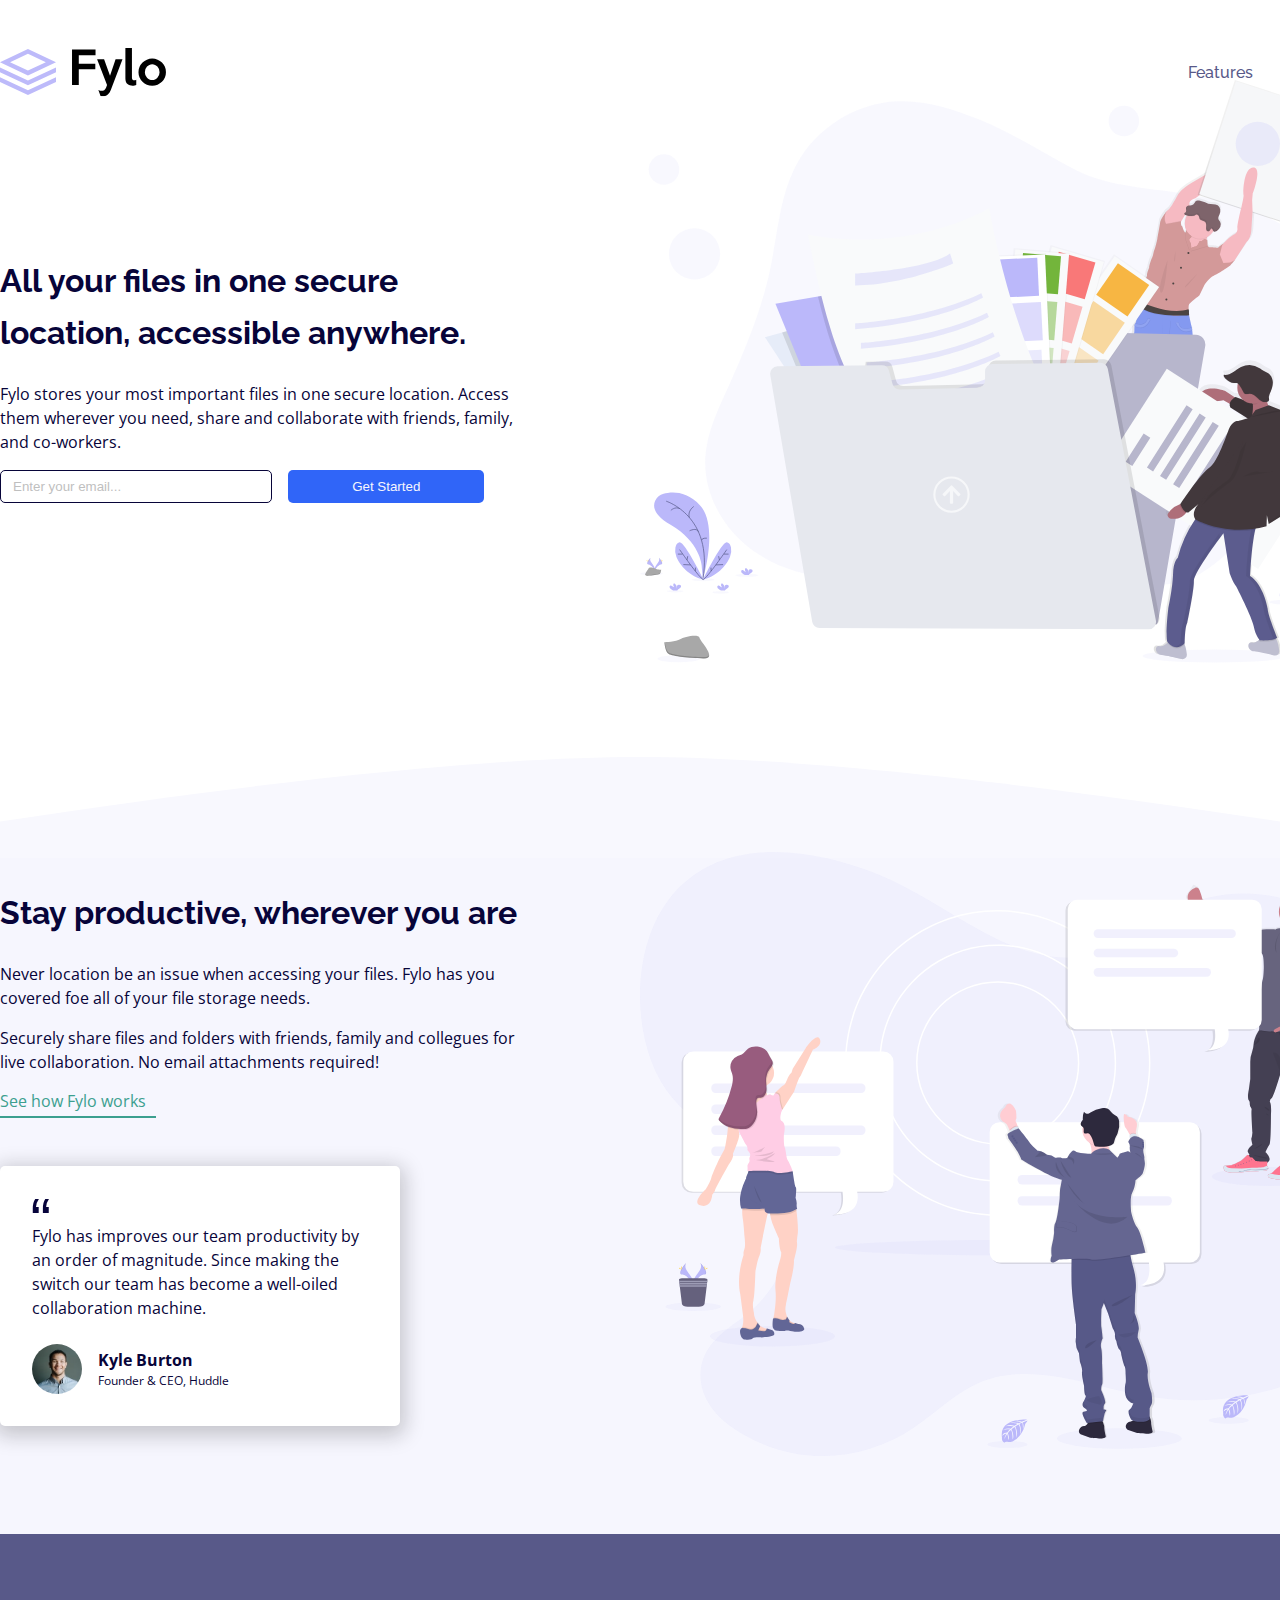
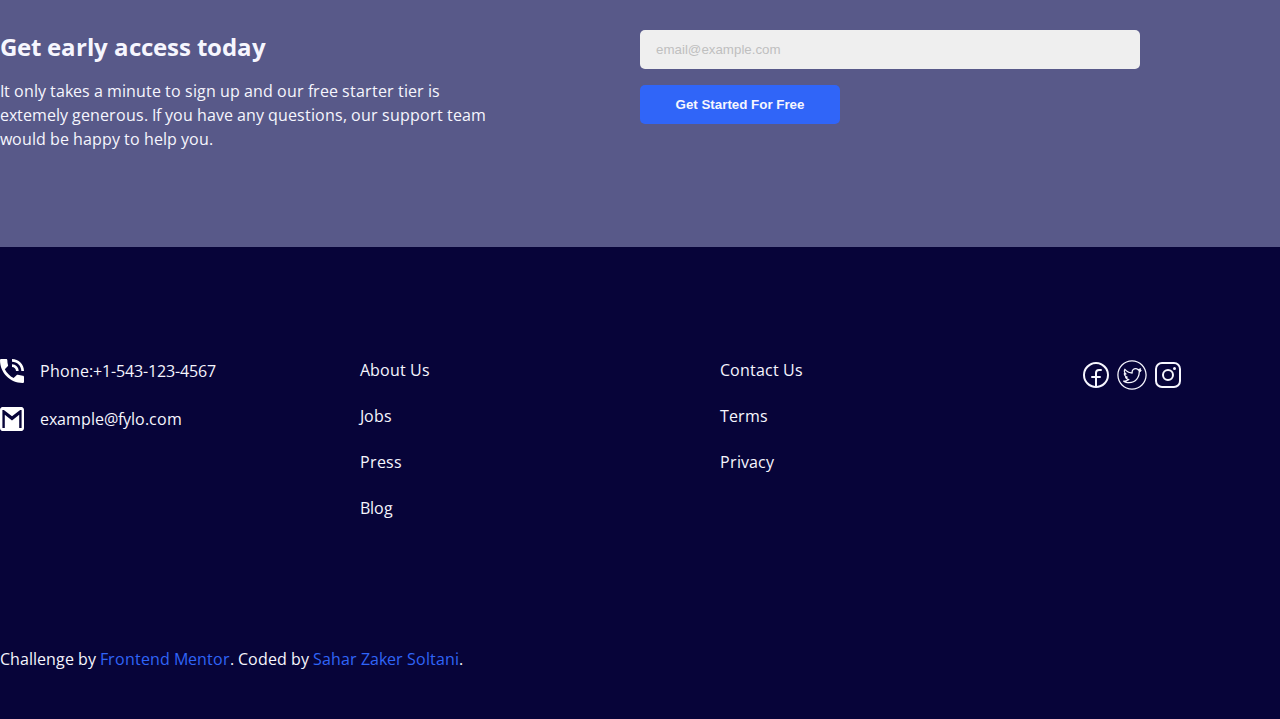
==== index.html @ f8e98a9a "Initial Code" ====
<!DOCTYPE html>
<html lang="en">
  <head>
    <link rel="preconnect" href="https://fonts.googleapis.com" />
    <link rel="preconnect" href="https://fonts.gstatic.com" crossorigin />
    <link
      href="https://fonts.googleapis.com/css2?family=EB+Garamond:ital,wght@0,400..800;1,400..800&family=Inter:ital,opsz,wght@0,14..32,100..900;1,14..32,100..900&family=Open+Sans:ital,wght@0,300..800;1,300..800&family=Outfit:wght@100..900&family=Raleway:ital,wght@0,100..900;1,100..900&family=Rubik:ital,wght@0,300..900;1,300..900&family=Young+Serif&display=swap"
      rel="stylesheet"
    />

    <link rel="preconnect" href="https://fonts.googleapis.com" />
    <link rel="preconnect" href="https://fonts.gstatic.com" crossorigin />
    <link
      href="https://fonts.googleapis.com/css2?family=EB+Garamond:ital,wght@0,400..800;1,400..800&family=Inter:ital,opsz,wght@0,14..32,100..900;1,14..32,100..900&family=Open+Sans:ital,wght@0,300..800;1,300..800&family=Outfit:wght@100..900&family=Raleway:ital,wght@0,100..900;1,100..900&family=Rubik:ital,wght@0,300..900;1,300..900&family=Young+Serif&display=swap"
      rel="stylesheet"
    />

    <link href="style.css" rel="stylesheet" />
    <meta charset="UTF-8" />
    <title>fylo-landing-page-with-two-column-layout-master</title>
  </head>
  <body>
    <div class="container">
      <nav class="navigation">
        <img src="images/logo.svg" alt="Fylo logo" />
        <div class="navigation-links">
          <a class="navigation-link" href="#">features</a>
          <a class="navigation-link" href="#">team</a>
          <a class="navigation-link" href="#">sign in</a>
        </div>
      </nav>

      <header>
        <div>
          <h1>All your files in one secure location, accessible anywhere.</h1>
          <p>
            Fylo stores your most important files in one secure location. Access
            them wherever you need, share and collaborate with friends, family,
            and co-workers.
          </p>
          <div class="header-button">
            <button class="header-button-left">Enter your email...</button>
            <button class="header-button-right">get started</button>
          </div>
          <!-- <p>Please check your mail</p> -->
        </div>

        <div>
          <img
            class="image"
            src="images/illustration-1.svg"
            alt="illustration-1"
          />
        </div>
      </header>
    </div>

    <div class="flex-three-parts">
      <div class="curve">
        <img
          class="image"
          src="images/bg-curve-desktop.svg"
          alt="bg-curve-desktop"
        />
        <div class="background">
          <div class="container">
            <main class="main">
              <div>
                <h1>Stay productive, wherever you are</h1>
                <p class="par">
                  Never location be an issue when accessing your files. Fylo has
                  you covered foe all of your file storage needs.
                </p>
                <p class="par">
                  Securely share files and folders with friends, family and
                  collegues for live collaboration. No email attachments
                  required!
                </p>

                <div class="fylo">
                  <a class="fylo-link" href="#">See how Fylo works </a>
                  <!-- <img
                    class="icon-arrow"
                    src="images/icon-arrow.svg"
                    alt="icon-arrow"
                  /> -->
                </div>
                <blockquote>
                  <img
                    class="icon-quotes"
                    src="images/icon-quotes.svg"
                    alt="icon-quotes"
                  />
                  <p>
                    Fylo has improves our team productivity by an order of
                    magnitude. Since making the switch our team has become a
                    well-oiled collaboration machine.
                  </p>
                  <div class="author">
                    <img
                      class="author-image"
                      src="images/avatar-testimonial.jpg"
                      alt="Kyle Burton"
                    />
                    <div>
                      <p class="name">Kyle Burton</p>
                      <p class="jub">Founder & CEO, Huddle</p>
                    </div>
                  </div>
                </blockquote>
              </div>
              <div>
                <img
                  class="image"
                  src="images/illustration-2.svg"
                  alt="illustration-2"
                />
              </div>
            </main>
          </div>
        </div>
      </div>

      <div class="section-background">
        <div class="container">
          <section class="last-section">
            <div>
              <h2 class="get-early">Get early access today</h2>
              <p class="section-par">
                It only takes a minute to sign up and our free starter tier is
                extemely generous. If you have any questions, our support team
                would be happy to help you.
              </p>
            </div>
            <div class="last-section-button">
              <button class="button-top">email@example.com</button>
              <!-- <p>Please check your email</p> -->
              <button class="button-bottom">get started for free</button>
            </div>
          </section>
        </div>
      </div>

      <div class="footer-background">
        <div class="container">
          <footer class="footer">
            <div class="footer-one">
              <div class="phone-email">
                <img
                  src="images/icon-phone.svg"
                  alt="icon-phone"
                  width="24"
                  height="24"
                />
                <p class="section-par">Phone:+1-543-123-4567</p>
              </div>
              <div class="phone-email">
                <img
                  src="images/icon-email.svg"
                  alt="icon-email"
                  width="24"
                  height="24"
                />
                <p class="section-par">example@fylo.com</p>
              </div>
            </div>
            <div class="footer-links">
              <a class="footer-link" href="#">about us</a>
              <a class="footer-link" href="#">jobs</a>
              <a class="footer-link" href="#">press</a>
              <a class="footer-link" href="#">blog</a>
            </div>
            <div class="footer-links">
              <a class="footer-link" href="#">contact us</a>
              <a class="footer-link" href="#">terms</a>
              <a class="footer-link" href="#">privacy</a>
            </div>
            <div>
              <svg
                class="footer-icon"
                xmlns="http://www.w3.org/2000/svg"
                width="32"
                height="32"
                fill="hsl(240, 75%, 98%)"
                viewBox="0 0 256 256"
              >
                <path
                  d="M128,24A104,104,0,1,0,232,128,104.11,104.11,0,0,0,128,24Zm8,191.63V152h24a8,8,0,0,0,0-16H136V112a16,16,0,0,1,16-16h16a8,8,0,0,0,0-16H152a32,32,0,0,0-32,32v24H96a8,8,0,0,0,0,16h24v63.63a88,88,0,1,1,16,0Z"
                ></path>
              </svg>

              <svg
                class="footer-icon"
                xmlns="http://www.w3.org/2000/svg"
                x="0px"
                y="0px"
                width="32"
                height="32"
                fill="hsl(240, 75%, 98%)"
                viewBox="0 0 50 50"
              >
                <path
                  d="M 25 2 C 12.309295 2 2 12.309295 2 25 C 2 37.690705 12.309295 48 25 48 C 37.690705 48 48 37.690705 48 25 C 48 12.309295 37.690705 2 25 2 z M 25 4 C 36.609824 4 46 13.390176 46 25 C 46 36.609824 36.609824 46 25 46 C 13.390176 46 4 36.609824 4 25 C 4 13.390176 13.390176 4 25 4 z M 30.693359 14.058594 C 27.093054 14.058594 24.152344 16.998175 24.152344 20.597656 C 24.152344 20.622956 24.159856 20.646615 24.160156 20.671875 C 20.346071 20.164308 16.972078 18.281343 14.654297 15.439453 A 1.0001 1.0001 0 0 0 13.015625 15.568359 C 12.452734 16.536013 12.130859 17.663768 12.130859 18.857422 C 12.130859 19.919597 12.426761 20.906321 12.878906 21.796875 A 1.0001 1.0001 0 0 0 12.085938 22.773438 L 12.085938 22.84375 C 12.085938 24.777783 12.990963 26.452789 14.332031 27.652344 A 1.0001 1.0001 0 0 0 14.072266 28.677734 C 14.630704 30.41466 15.93241 31.774479 17.5625 32.541016 C 16.258408 33.150994 14.861087 33.587891 13.320312 33.587891 C 12.909515 33.587891 12.510187 33.564538 12.119141 33.517578 A 1.0001 1.0001 0 0 0 11.460938 35.353516 C 14.065405 37.024617 17.166795 38 20.490234 38 C 25.860882 38 30.105907 35.743874 32.943359 32.525391 C 35.780812 29.306907 37.253906 25.153083 37.253906 21.240234 C 37.253906 21.122724 37.248494 21.01029 37.246094 20.894531 C 38.219933 20.11274 39.135827 19.250444 39.830078 18.210938 A 1.0001 1.0001 0 0 0 38.705078 16.699219 C 38.866705 16.38464 39.095491 16.111528 39.205078 15.769531 A 1.0001 1.0001 0 0 0 37.744141 14.603516 C 36.869551 15.121731 35.886845 15.463383 34.869141 15.701172 C 33.725772 14.727018 32.30529 14.058594 30.693359 14.058594 z M 30.693359 16.058594 C 32.005547 16.058594 33.178321 16.606981 34.005859 17.490234 A 1.0001 1.0001 0 0 0 34.927734 17.789062 C 35.079649 17.759183 35.201682 17.662443 35.351562 17.626953 C 35.332963 17.638463 35.321514 17.658672 35.302734 17.669922 A 1.0001 1.0001 0 0 0 35.832031 19.527344 C 35.763341 19.579724 35.722335 19.662323 35.652344 19.712891 A 1.0001 1.0001 0 0 0 35.238281 20.566406 C 35.247781 20.79066 35.253906 21.015832 35.253906 21.240234 C 35.253906 24.645385 33.939657 28.371609 31.443359 31.203125 C 28.947059 34.03464 25.308587 36 20.490234 36 C 18.837046 36 17.2817 35.669687 15.800781 35.167969 C 17.643043 34.77762 19.387244 34.125203 20.816406 33.003906 A 1.0001 1.0001 0 0 0 20.21875 31.21875 C 18.803099 31.19304 17.712807 30.392345 16.898438 29.359375 C 17.197615 29.320665 17.507049 29.319275 17.792969 29.240234 A 1.0001 1.0001 0 0 0 17.724609 27.294922 C 16.073199 26.96164 14.784996 25.723029 14.3125 24.121094 C 14.7378 24.223448 15.110445 24.452375 15.5625 24.466797 A 1.0001 1.0001 0 0 0 16.150391 22.636719 C 14.930654 21.821102 14.130859 20.439709 14.130859 18.857422 C 14.130859 18.530423 14.306329 18.270522 14.371094 17.964844 C 17.211591 20.776703 20.99183 22.6429 25.248047 22.857422 A 1.0001 1.0001 0 0 0 26.271484 21.628906 C 26.193654 21.29976 26.152344 20.956387 26.152344 20.597656 C 26.152344 18.079138 28.173664 16.058594 30.693359 16.058594 z"
                ></path>
              </svg>
              <svg
                class="footer-icon"
                xmlns="http://www.w3.org/2000/svg"
                width="32"
                height="32"
                fill="hsl(240, 75%, 98%)"
                viewBox="0 0 256 256"
              >
                <path
                  d="M128,80a48,48,0,1,0,48,48A48.05,48.05,0,0,0,128,80Zm0,80a32,32,0,1,1,32-32A32,32,0,0,1,128,160ZM176,24H80A56.06,56.06,0,0,0,24,80v96a56.06,56.06,0,0,0,56,56h96a56.06,56.06,0,0,0,56-56V80A56.06,56.06,0,0,0,176,24Zm40,152a40,40,0,0,1-40,40H80a40,40,0,0,1-40-40V80A40,40,0,0,1,80,40h96a40,40,0,0,1,40,40ZM192,76a12,12,0,1,1-12-12A12,12,0,0,1,192,76Z"
                ></path>
              </svg>
            </div>
          </footer>
          <p class="attribution">
            Challenge by
            <a
              class="attribution-link"
              href="https://www.frontendmentor.io?ref=challenge"
              target="_blank"
              >Frontend Mentor</a
            >. Coded by
            <a class="attribution-link" href="#">Sahar Zaker Soltani</a>.
          </p>
        </div>
      </div>
    </div>
  </body>
</html>
---- style.css ----
* {
  margin: 0;
  padding: 0;
  box-sizing: border-box;
}

.container {
  width: 1440px;
  margin: 48px auto;
}

body {
  font-size: 16px;
  font-family: "Open Sans", sans-serif;
  font-weight: 400;
  color: hsl(243, 87%, 12%);
}

body p {
  line-height: 1.5;
}

.image {
  width: 100%;
}

.navigation {
  display: flex;
  justify-content: space-between;
  align-items: center;
  margin-bottom: 32px;
}

.navigation-links {
  display: flex;
  gap: 48px;
}

.navigation-link:link,
.navigation-link:visited {
  color: hsl(238, 22%, 44%);
  text-transform: capitalize;
  text-decoration: none;
  font-family: "Raleway", sans-serif;
  font-weight: 500;
}

.navigation-link:hover,
.navigation-link:active {
  cursor: pointer;
  color: hsl(243, 87%, 12%);
}

header {
  display: grid;
  grid-template-columns: 530px 800px;
  grid-template-rows: 500px;
  justify-content: space-between;
  align-items: center;
  margin-bottom: 128px;
}

h1 {
  font-family: "Raleway", sans-serif;
  margin-bottom: 24px;
  line-height: 1.6;
  font-size: 32px;
  font-weight: 700;
}

.header-button {
  display: flex;
  gap: 16px;
  margin-top: 16px;
}

.header-button-left {
  padding: 8px 150px 8px 12px;
  color: hsl(0, 0%, 75%);
  border: 1px solid hsl(243, 87%, 12%);
  border-radius: 5px;
  background-color: #fff;
}

.header-button-right {
  text-transform: capitalize;
  background-color: hsl(224, 93%, 58%);
  border: none;
  border-radius: 5px;
  color: hsl(240, 75%, 98%);
  padding: 8px 64px;
  text-align: center;
}

/* .header-button-right:link,
.header-button-right:visited {
} */

.header-button-right:hover,
.header-button-right:active {
  cursor: pointer;
  background-color: hsla(224, 83%, 68%, 0.933);
}

.main {
  display: grid;
  grid-template-columns: 530px 800px;
  grid-template-rows: 500px;
  justify-content: space-between;
  align-items: center;
  margin-bottom: 128px;
}

.background {
  background-color: hsl(240, 75%, 98%);
}

.curve {
  display: flex;
  flex-direction: column;
}

.par {
  margin-bottom: 16px;
}

.fylo {
  display: flex;

  align-items: end;
  margin-bottom: 48px;
}

.fylo-link:link,
.fylo-link:visited {
  padding-right: 10px;
}

.fylo-link:link,
.fylo-link:visited,
.icon-arrow {
  color: hsl(170, 45%, 43%);
  text-decoration: none;
  border-bottom: 2px solid hsl(170, 45%, 43%);
  padding-bottom: 4px;
}

.fylo-link:hover,
.fylo-link:active {
  color: hsl(170deg 75.39% 50.26%);
  border-bottom: 2px solid hsl(170deg 75.39% 50.26%);
}

blockquote {
  background-color: #fff;
  border-radius: 5px;
  box-shadow: 0 5px 20px 5px rgba(17, 17, 17, 0.211);
  text-align: left;
  padding: 32px;
  width: 400px;
}

.icon-quotes {
  width: 18px;
  margin-bottom: 4px;
}

.author {
  display: flex;
  align-items: center;
  gap: 16px;
  margin-top: 24px;
}

.author-image {
  width: 50px;
  border-radius: 50%;
}

.name {
  font-weight: 700;
}

.jub {
  font-size: 12px;
}

.flex-three-parts {
  display: flex;
  flex-direction: column;
}

.section-background {
  background-color: hsl(238, 22%, 44%);
}

.last-section {
  display: grid;
  grid-template-columns: 500px 800px;
  justify-content: space-between;
  /* gap: 300px; */

  padding: 48px 0px;
}

.get-early {
  color: hsl(240, 75%, 98%);
  margin-bottom: 16px;
}

.section-par {
  color: hsl(240, 75%, 98%);
  font-weight: 400;
}

.last-section-button {
  display: flex;
  flex-direction: column;
  gap: 16px;
}

.button-top {
  width: 500px;
  padding: 12px 16px;
  text-align: left;
  color: hsl(0, 0%, 75%);
  border: none;
  border-radius: 5px;
}

.button-bottom {
  width: 200px;
  color: hsl(240, 75%, 98%);
  padding: 12px 16px;
  background-color: hsl(224, 93%, 58%);
  border-radius: 5px;
  border: none;
  text-transform: capitalize;
  font-weight: 700;
}

.button-bottom:hover,
.button-bottom:active {
  background-color: hsla(224, 83%, 68%, 0.933);
  cursor: pointer;
  /* box-shadow: 0 5px 15px 5px #00000015; */
}

.footer-background {
  background-color: hsl(243, 87%, 12%);
}

.footer {
  display: grid;
  grid-template-columns: repeat(4, 1fr);
  padding: 64px 0px;
}

.footer-one {
  display: flex;
  flex-direction: column;
  gap: 24px;
}

.phone-email {
  display: flex;
  gap: 16px;
}

.footer-links {
  display: flex;
  flex-direction: column;
  gap: 24px;
}

.footer-link:link,
.footer-link:visited {
  color: hsl(240, 75%, 98%);
  text-decoration: none;
  text-transform: capitalize;
}

.footer-link:hover,
.footer-link:active {
  cursor: pointer;
  color: hsl(224, 93%, 58%);
}

.footer-icon:hover,
.footer-icon:active {
  cursor: pointer;
  fill: hsl(224, 93%, 58%);
}

.attribution {
  color: hsl(240, 75%, 98%);
  margin-top: 64px;
}

.attribution-link:link,
.attribution-link:visited {
  color: hsl(224, 93%, 58%);
  text-decoration: none;
}

.attribution-link:hover,
.attribution-link:active {
  cursor: pointer;
  color: hsla(224, 83%, 68%, 0.933);
  text-decoration: underline;
}
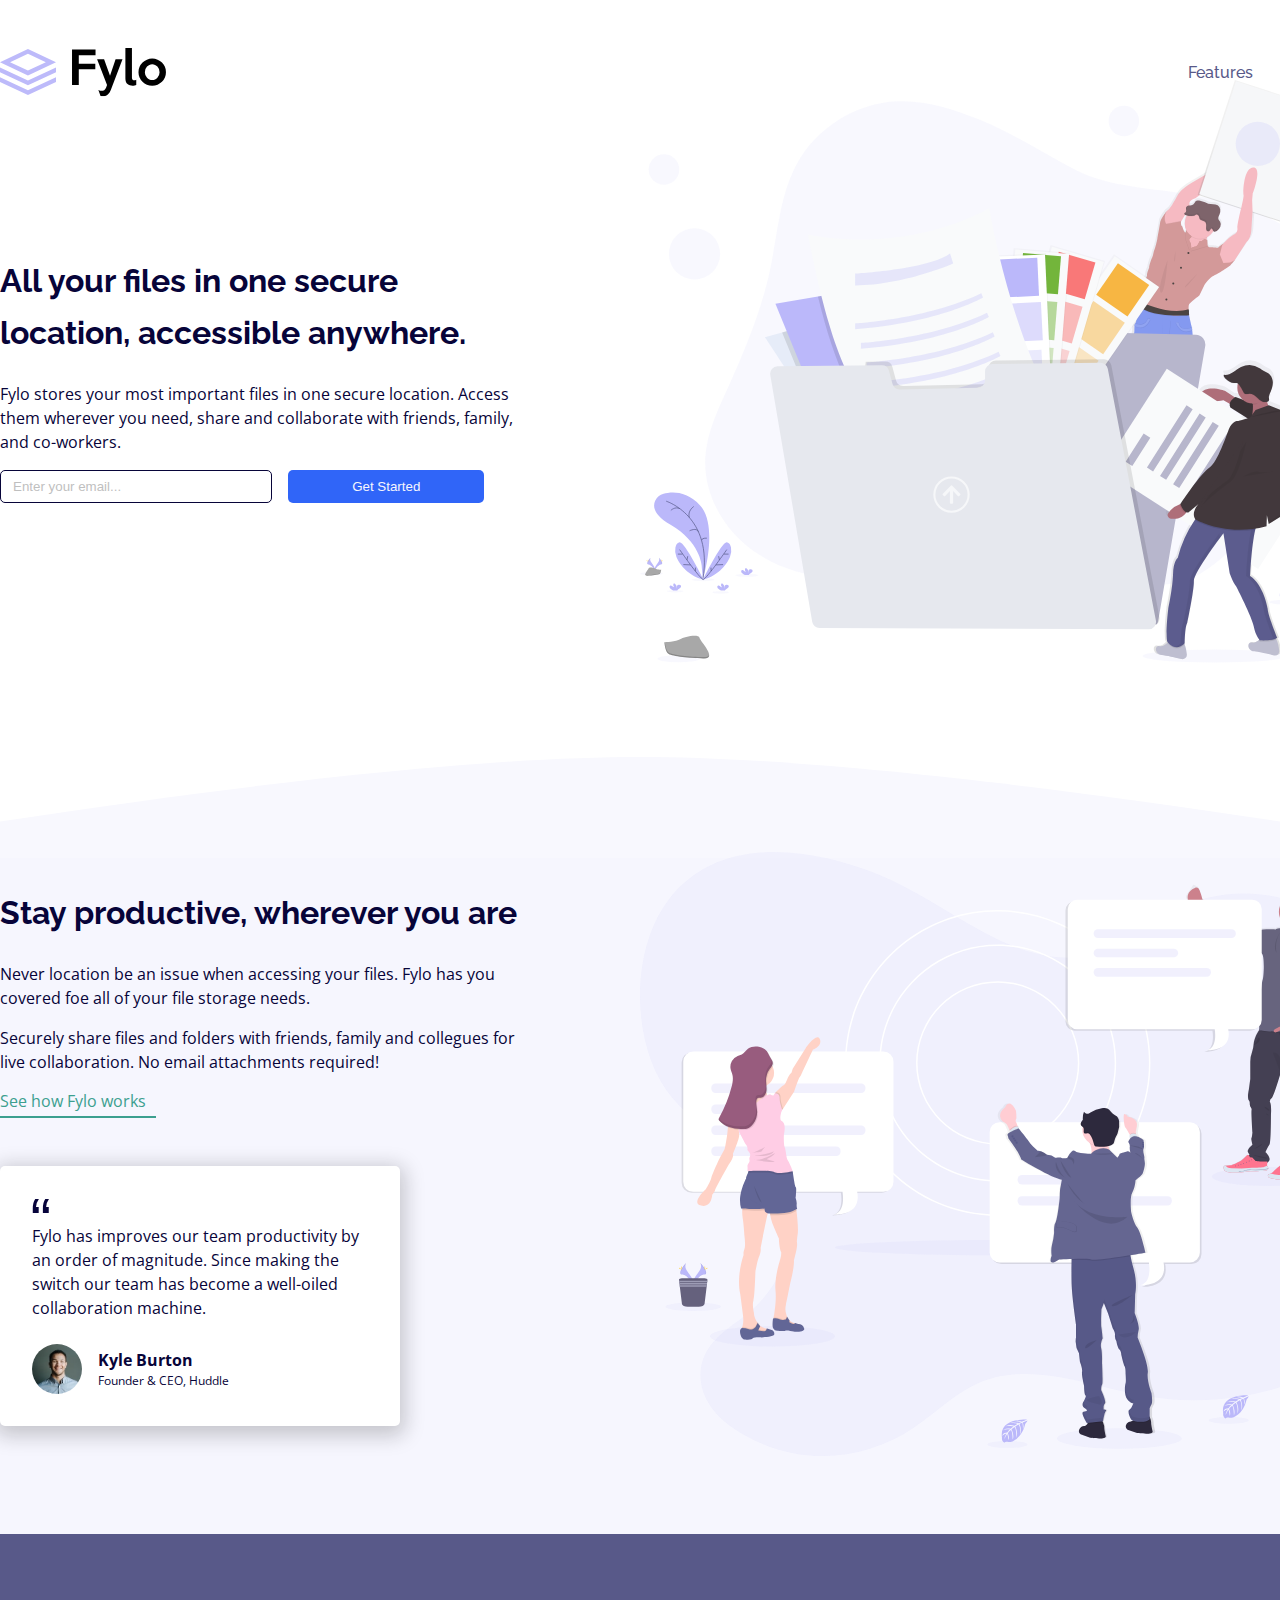
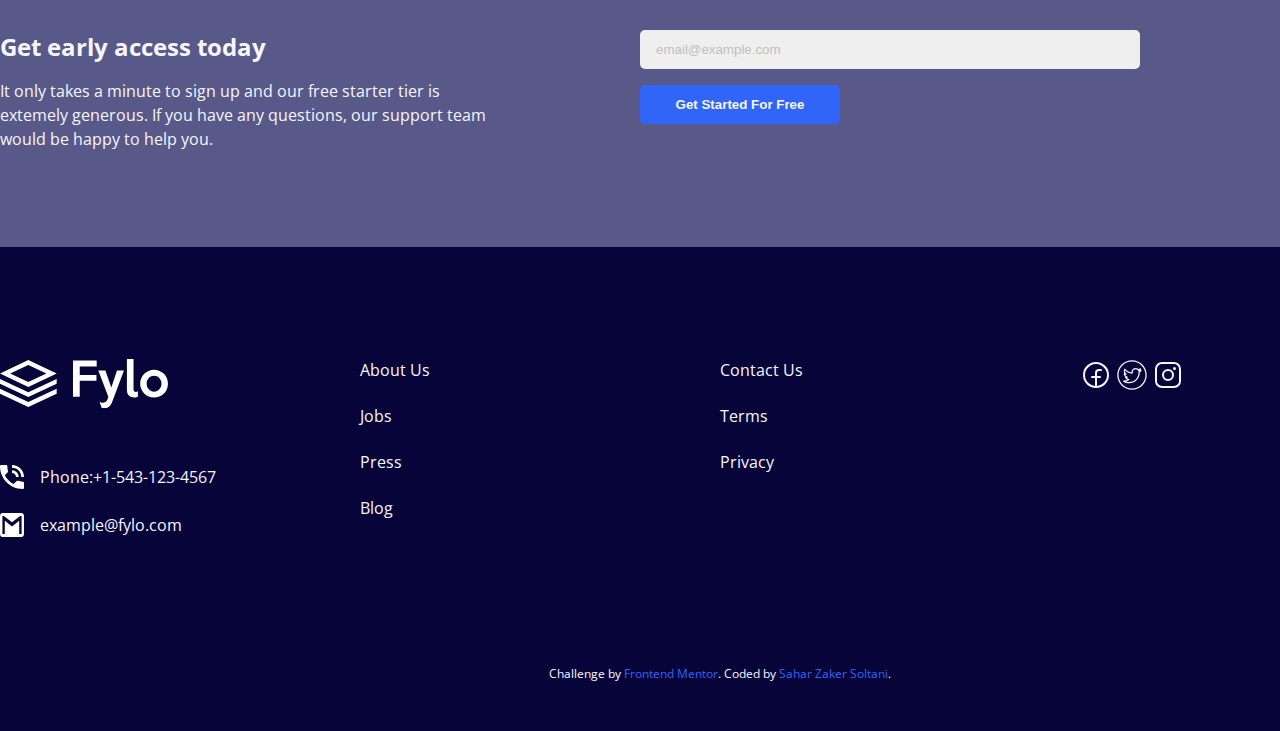
==== commit 5df2a064: "initial code" ====
--- a/index.html
+++ b/index.html
@@ -145,6 +145,12 @@
         <div class="container">
           <footer class="footer">
             <div class="footer-one">
+              <img
+                class="footer-logo"
+                src="images/logo.svg"
+                alt="fylo-logo"
+                width="168"
+              />
               <div class="phone-email">
                 <img
                   src="images/icon-phone.svg"
@@ -225,7 +231,11 @@
               target="_blank"
               >Frontend Mentor</a
             >. Coded by
-            <a class="attribution-link" href="#">Sahar Zaker Soltani</a>.
+            <a
+              class="attribution-link"
+              href="https://github.com/saharzakersoltani"
+              >Sahar Zaker Soltani</a
+            >.
           </p>
         </div>
       </div>
--- a/style.css
+++ b/style.css
@@ -246,6 +246,13 @@
   /* box-shadow: 0 5px 15px 5px #00000015; */
 }
 
+/* FOOTER */
+.footer-logo {
+  /* -webkit-filter: brightness(0) invert(1); */
+  filter: brightness(0) invert(1);
+  padding-bottom: 32px;
+}
+
 .footer-background {
   background-color: hsl(243, 87%, 12%);
 }
@@ -295,6 +302,8 @@
 .attribution {
   color: hsl(240, 75%, 98%);
   margin-top: 64px;
+  font-size: 12px;
+  text-align: center;
 }
 
 .attribution-link:link,
